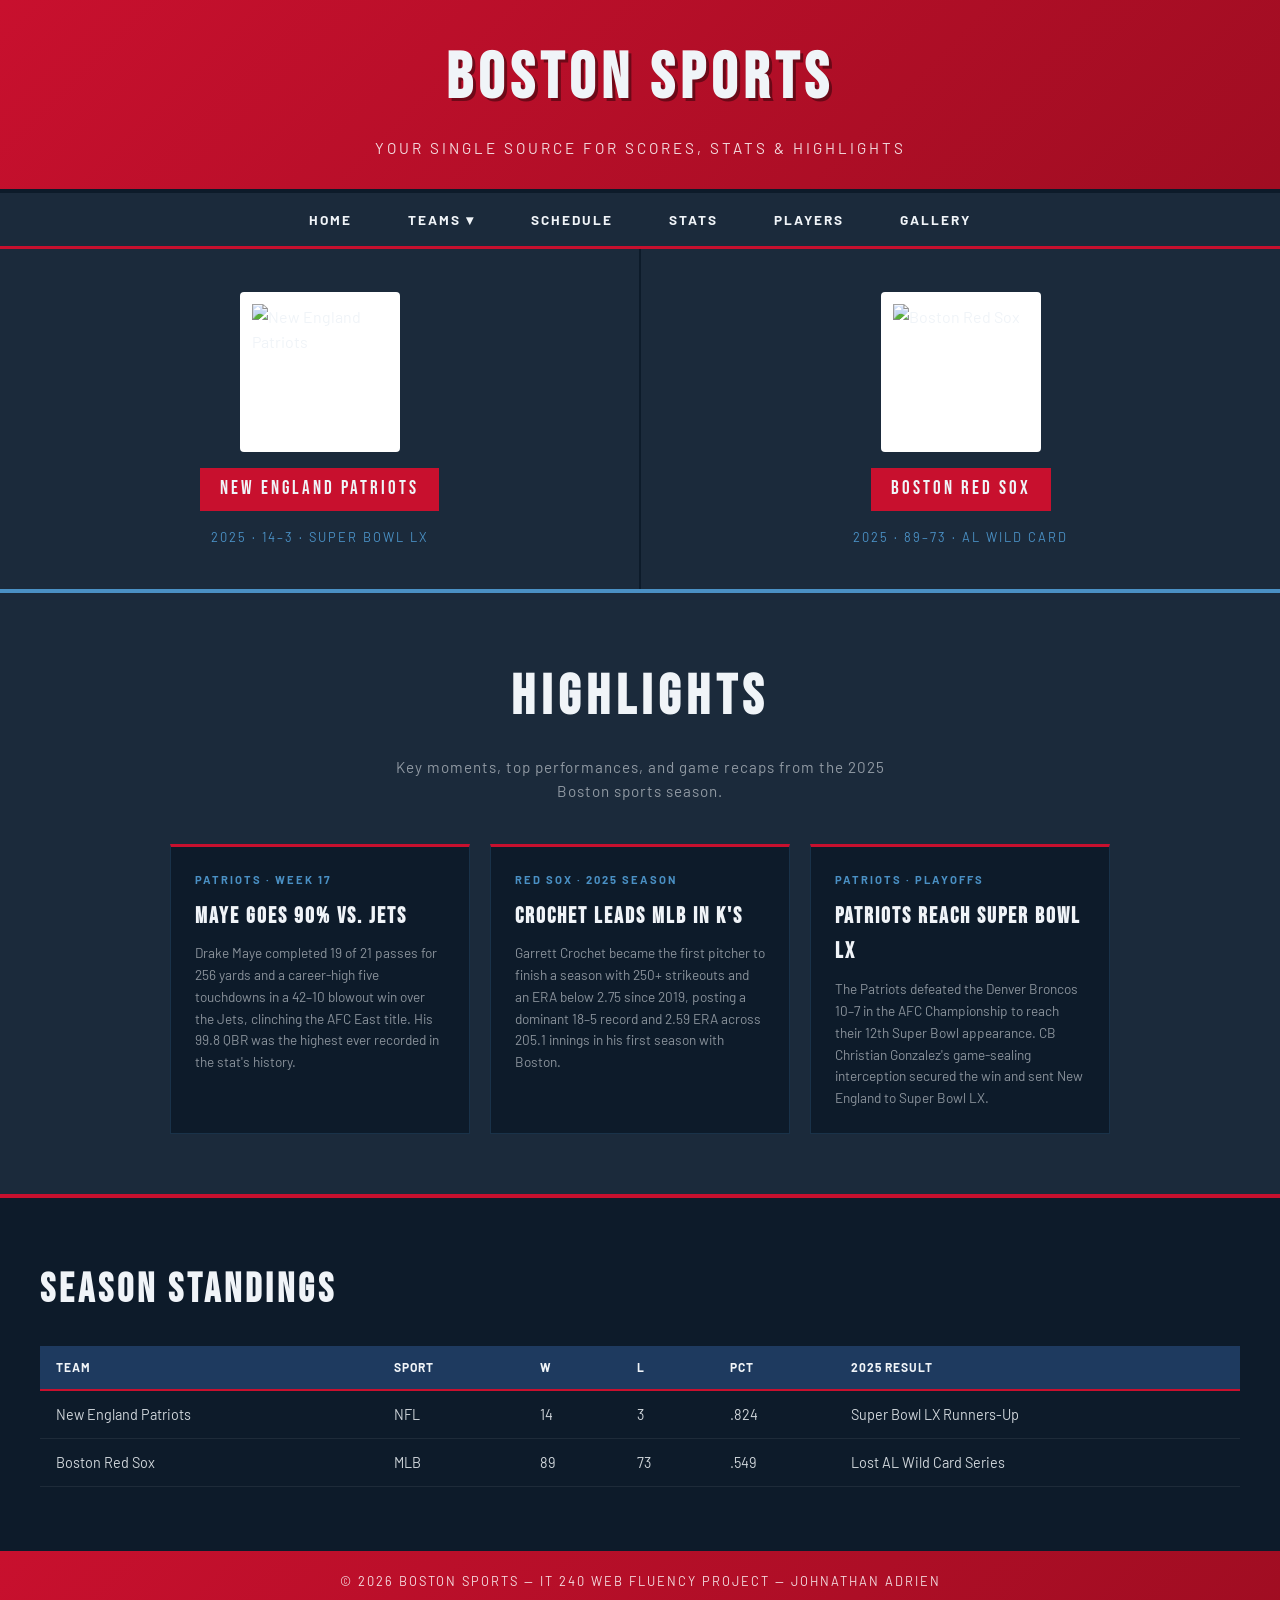
==== index.html @ c446c979 "Add files via upload" ====
<!DOCTYPE html>
<html lang="en">
<head>
  <meta charset="UTF-8" />
  <meta name="viewport" content="width=device-width, initial-scale=1.0"/>
  <title>Boston Sports</title>
  <link href="https://fonts.googleapis.com/css2?family=Bebas+Neue&family=Barlow:wght@400;600;700&display=swap" rel="stylesheet"/>
  <style>
    :root {
      --red:        #C8102E;
      --navy:       #0D1B2A;
      --navy-mid:   #1B2A3B;
      --navy-light: #1e3a5f;
      --white:      #F0F4F8;
      --accent:     #4A90C4;
    }
    *, *::before, *::after { box-sizing: border-box; margin: 0; padding: 0; }
    body { font-family: 'Barlow', sans-serif; background-color: var(--navy); color: var(--white); line-height: 1.6; }
    a { text-decoration: none; color: inherit; }

    header { background: linear-gradient(135deg, var(--red) 0%, #a00d22 100%); padding: 28px 40px; text-align: center; border-bottom: 4px solid var(--navy); }
    header h1 { font-family: 'Bebas Neue', sans-serif; font-size: 4rem; letter-spacing: 6px; color: var(--white); text-shadow: 3px 3px 0px rgba(0,0,0,0.4); }
    header p { font-size: 0.95rem; color: rgba(255,255,255,0.85); letter-spacing: 3px; text-transform: uppercase; margin-top: 6px; }

    nav { background-color: var(--navy-mid); border-bottom: 3px solid var(--red); position: sticky; top: 0; z-index: 100; }
    nav ul { display: flex; list-style: none; justify-content: center; }
    nav ul li { position: relative; }
    nav ul li a { display: block; padding: 16px 28px; font-weight: 700; font-size: 0.85rem; letter-spacing: 2px; text-transform: uppercase; color: var(--white); transition: background 0.2s; }
    nav ul li a:hover { background-color: var(--red); }
    nav ul li .dropdown { display: none; position: absolute; top: 100%; left: 0; background-color: var(--navy-light); border-top: 3px solid var(--red); min-width: 160px; z-index: 200; }
    nav ul li .dropdown li a { padding: 12px 20px; font-size: 0.8rem; border-bottom: 1px solid rgba(255,255,255,0.08); }
    nav ul li:hover .dropdown { display: block; }

    .hero { display: flex; height: 340px; overflow: hidden; }
    .hero-image { flex: 1; background-color: var(--navy-mid); display: flex; flex-direction: column; align-items: center; justify-content: center; gap: 16px; border-right: 2px solid var(--navy); position: relative; overflow: hidden; transition: background 0.3s; }
    .hero-image:hover { background-color: var(--navy-light); }
    .hero-image:last-child { border-right: none; }
    .hero-image-logo { width: 160px; height: 160px; background-color: #ffffff; border-radius: 4px; display: flex; align-items: center; justify-content: center; padding: 12px; }
    .hero-image-logo img { width: 100%; height: 100%; object-fit: contain; }
    .hero-image-label { background-color: var(--red); color: var(--white); font-family: 'Bebas Neue', sans-serif; font-size: 1.2rem; letter-spacing: 3px; padding: 6px 20px; }
    .hero-image .hero-record { font-size: 0.8rem; letter-spacing: 2px; text-transform: uppercase; color: var(--accent); }

    .highlights { background-color: var(--navy-mid); padding: 60px 40px; text-align: center; border-top: 4px solid var(--accent); }
    .highlights h2 { font-family: 'Bebas Neue', sans-serif; font-size: 3.5rem; letter-spacing: 6px; color: var(--white); margin-bottom: 12px; }
    .highlights > p { color: rgba(240,244,248,0.55); font-size: 0.95rem; letter-spacing: 1px; max-width: 500px; margin: 0 auto; }
    .highlights-grid { display: flex; gap: 20px; margin-top: 40px; flex-wrap: wrap; justify-content: center; }
    .highlight-card { background-color: var(--navy); border: 1px solid rgba(74,144,196,0.2); border-top: 3px solid var(--red); padding: 24px; flex: 1; min-width: 220px; max-width: 300px; text-align: left; }
    .highlight-card .tag { font-size: 0.7rem; letter-spacing: 2px; text-transform: uppercase; color: var(--accent); font-weight: 700; margin-bottom: 10px; }
    .highlight-card h3 { font-family: 'Bebas Neue', sans-serif; font-size: 1.4rem; letter-spacing: 2px; margin-bottom: 8px; color: var(--white); }
    .highlight-card p { font-size: 0.85rem; color: rgba(240,244,248,0.55); line-height: 1.6; }

    .stats-preview { padding: 60px 40px; background-color: var(--navy); border-top: 4px solid var(--red); }
    .stats-preview h2 { font-family: 'Bebas Neue', sans-serif; font-size: 2.5rem; letter-spacing: 4px; margin-bottom: 24px; color: var(--white); }
    .stats-table { width: 100%; border-collapse: collapse; font-size: 0.9rem; }
    .stats-table th { background-color: var(--navy-light); color: var(--white); padding: 12px 16px; text-align: left; font-weight: 700; letter-spacing: 1px; text-transform: uppercase; font-size: 0.75rem; border-bottom: 2px solid var(--red); }
    .stats-table td { padding: 12px 16px; border-bottom: 1px solid rgba(255,255,255,0.07); color: rgba(240,244,248,0.85); }
    .stats-table tr:hover td { background-color: var(--navy-mid); }

    footer { background: linear-gradient(135deg, var(--red) 0%, #a00d22 100%); text-align: center; padding: 20px 40px; font-size: 0.8rem; letter-spacing: 2px; text-transform: uppercase; color: rgba(255,255,255,0.85); border-top: 4px solid var(--navy); }

    @media (max-width: 768px) {
      header h1 { font-size: 2.5rem; }
      nav ul { flex-wrap: wrap; justify-content: flex-start; }
      nav ul li a { padding: 12px 16px; font-size: 0.75rem; }
      .hero { flex-direction: column; height: auto; }
      .hero-image { height: 180px; border-right: none; border-bottom: 2px solid var(--navy); }
      .highlights, .stats-preview { padding: 40px 20px; }
      .highlights h2 { font-size: 2.5rem; }
      .stats-table { font-size: 0.8rem; }
      .stats-table th, .stats-table td { padding: 10px; }
    }
  </style>
</head>
<body>

  <header>
    <h1>Boston Sports</h1>
    <p>Your single source for scores, stats &amp; highlights</p>
  </header>

  <nav>
    <ul>
      <li><a href="index.html">Home</a></li>
      <li>
        <a href="teams.html">Teams ▾</a>
        <ul class="dropdown">
          <li><a href="teams.html">Football</a></li>
          <li><a href="teams.html">Baseball</a></li>
        </ul>
      </li>
      <li><a href="schedule.html">Schedule</a></li>
      <li><a href="stats.html">Stats</a></li>
      <li><a href="players.html">Players</a></li>
      <li><a href="gallery.html">Gallery</a></li>
    </ul>
  </nav>

  <section class="hero">
    <div class="hero-image">
      <div class="hero-image-logo"><img src="images/New_England_Patriots_Logo.png" alt="New England Patriots"></div>
      <span class="hero-image-label">New England Patriots</span>
      <span class="hero-record">2025 · 14–3 · Super Bowl LX</span>
    </div>
    <div class="hero-image">
      <div class="hero-image-logo"><img src="images/Boston_Red_Sox_Logo.png" alt="Boston Red Sox"></div>
      <span class="hero-image-label">Boston Red Sox</span>
      <span class="hero-record">2025 · 89–73 · AL Wild Card</span>
    </div>
  </section>

  <section class="highlights">
    <h2>Highlights</h2>
    <p>Key moments, top performances, and game recaps from the 2025 Boston sports season.</p>
    <div class="highlights-grid">
      <div class="highlight-card">
        <div class="tag">Patriots · Week 17</div>
        <h3>Maye Goes 90% vs. Jets</h3>
        <p>Drake Maye completed 19 of 21 passes for 256 yards and a career-high five touchdowns in a 42–10 blowout win over the Jets, clinching the AFC East title. His 99.8 QBR was the highest ever recorded in the stat's history.</p>
      </div>
      <div class="highlight-card">
        <div class="tag">Red Sox · 2025 Season</div>
        <h3>Crochet Leads MLB in K's</h3>
        <p>Garrett Crochet became the first pitcher to finish a season with 250+ strikeouts and an ERA below 2.75 since 2019, posting a dominant 18–5 record and 2.59 ERA across 205.1 innings in his first season with Boston.</p>
      </div>
      <div class="highlight-card">
        <div class="tag">Patriots · Playoffs</div>
        <h3>Patriots Reach Super Bowl LX</h3>
        <p>The Patriots defeated the Denver Broncos 10–7 in the AFC Championship to reach their 12th Super Bowl appearance. CB Christian Gonzalez's game-sealing interception secured the win and sent New England to Super Bowl LX.</p>
      </div>
    </div>
  </section>

  <section class="stats-preview">
    <h2>Season Standings</h2>
    <table class="stats-table">
      <thead><tr><th>Team</th><th>Sport</th><th>W</th><th>L</th><th>Pct</th><th>2025 Result</th></tr></thead>
      <tbody>
        <tr><td>New England Patriots</td><td>NFL</td><td>14</td><td>3</td><td>.824</td><td>Super Bowl LX Runners-Up</td></tr>
        <tr><td>Boston Red Sox</td><td>MLB</td><td>89</td><td>73</td><td>.549</td><td>Lost AL Wild Card Series</td></tr>
      </tbody>
    </table>
  </section>

  <footer>
    <p>&copy; 2026 Boston Sports &mdash; IT 240 Web Fluency Project &mdash; Johnathan Adrien</p>
  </footer>

</body>
</html>
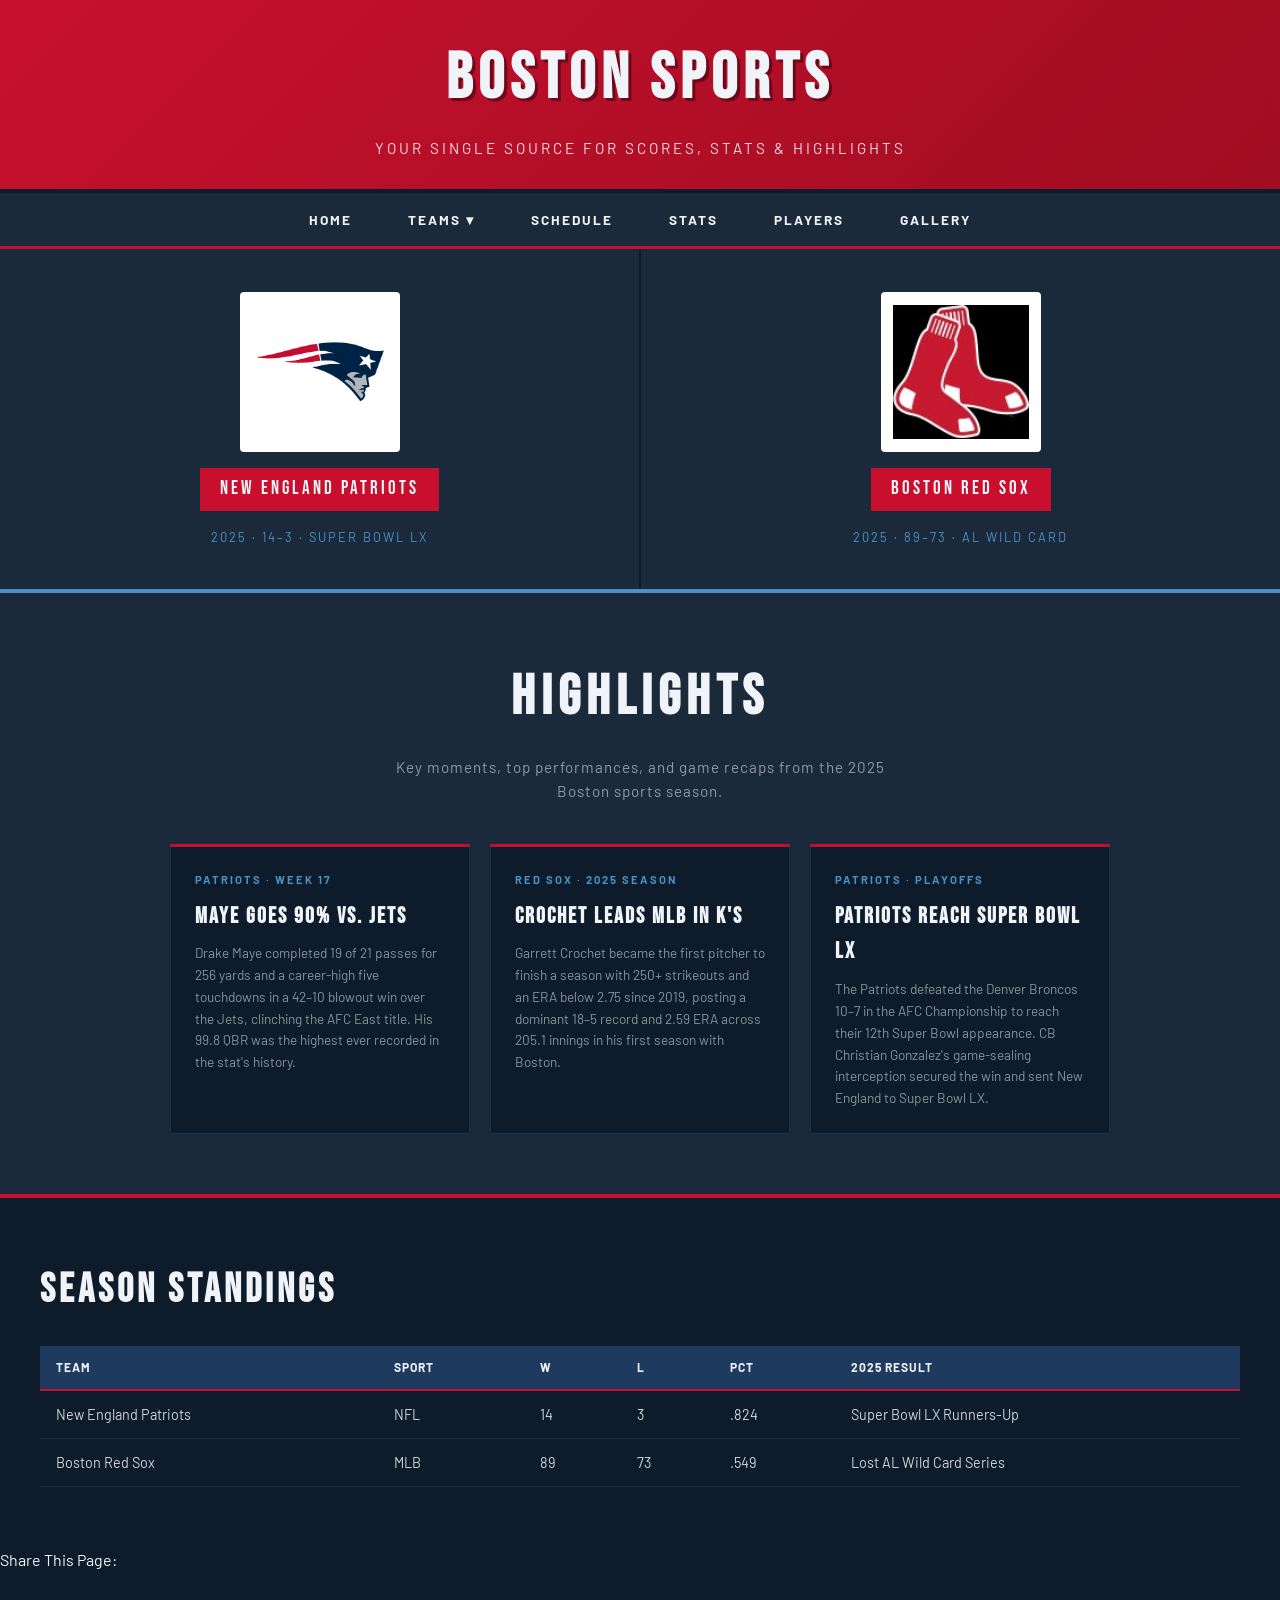
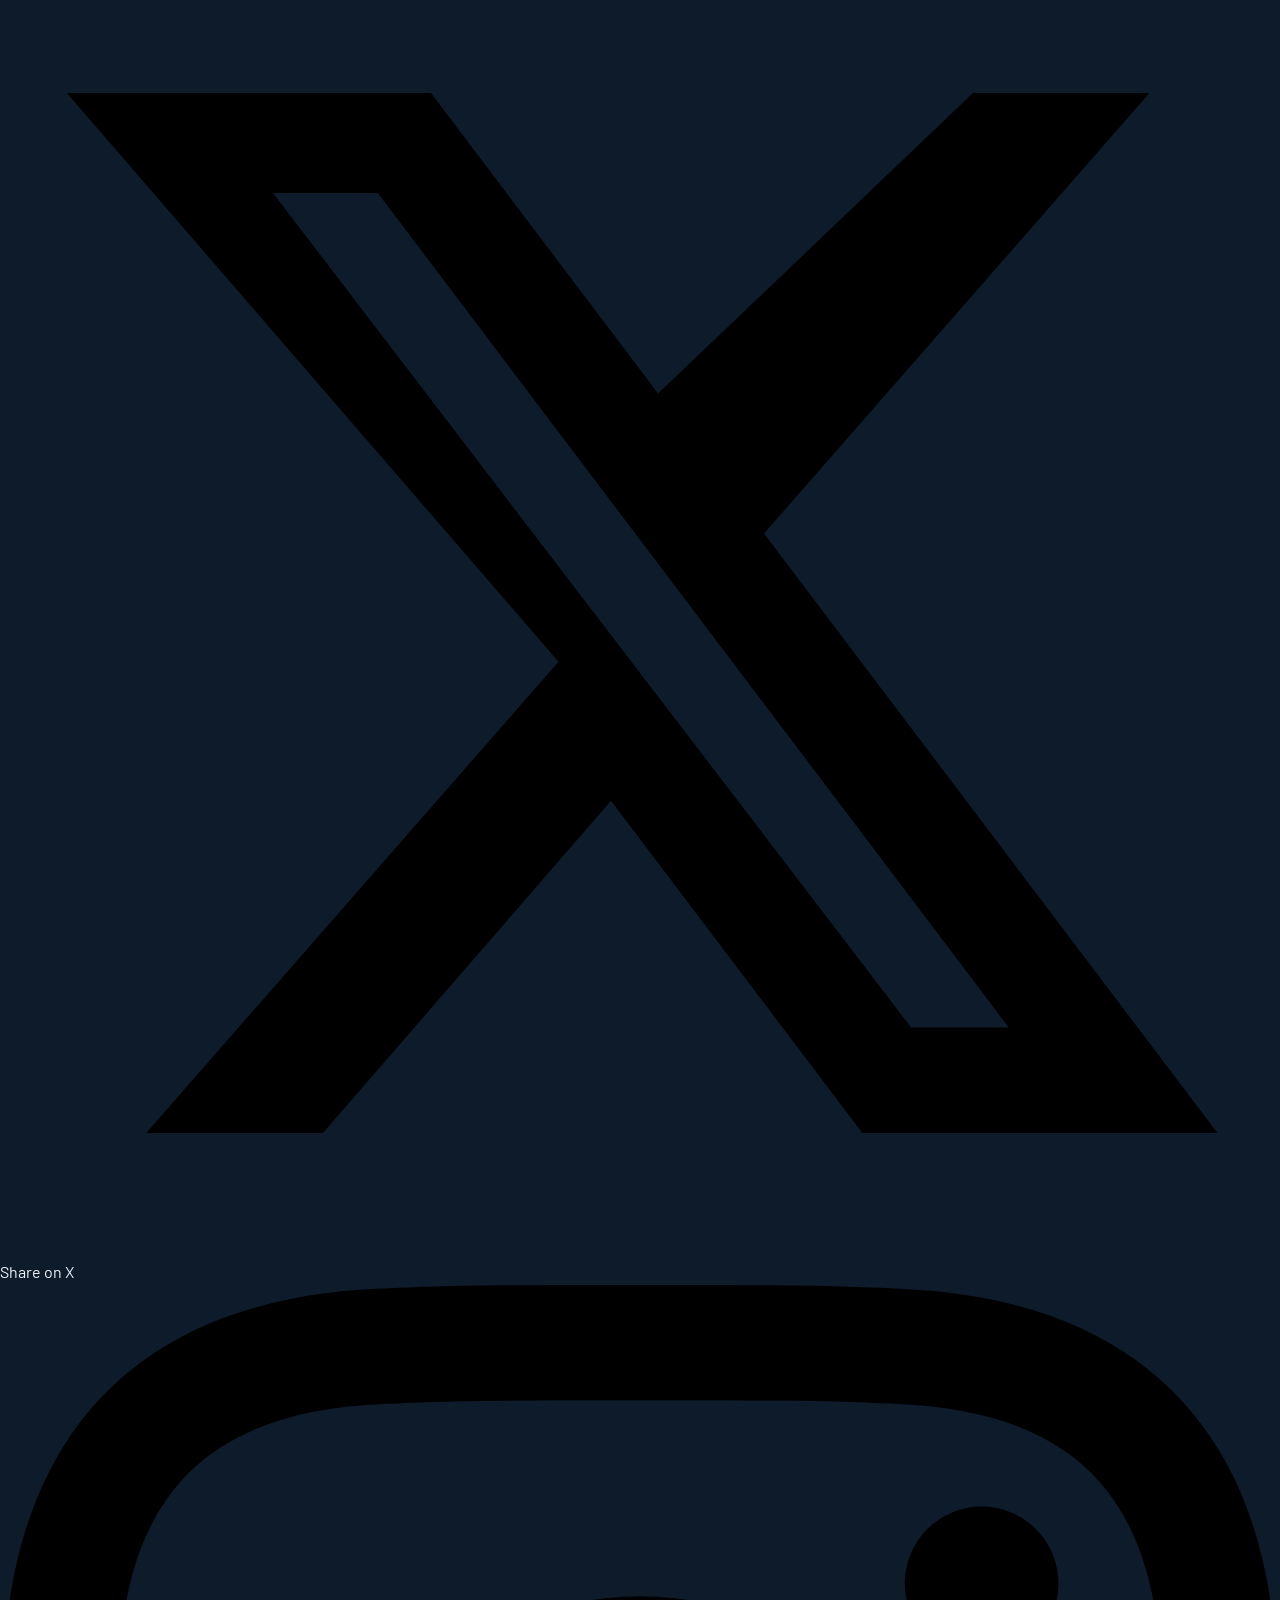
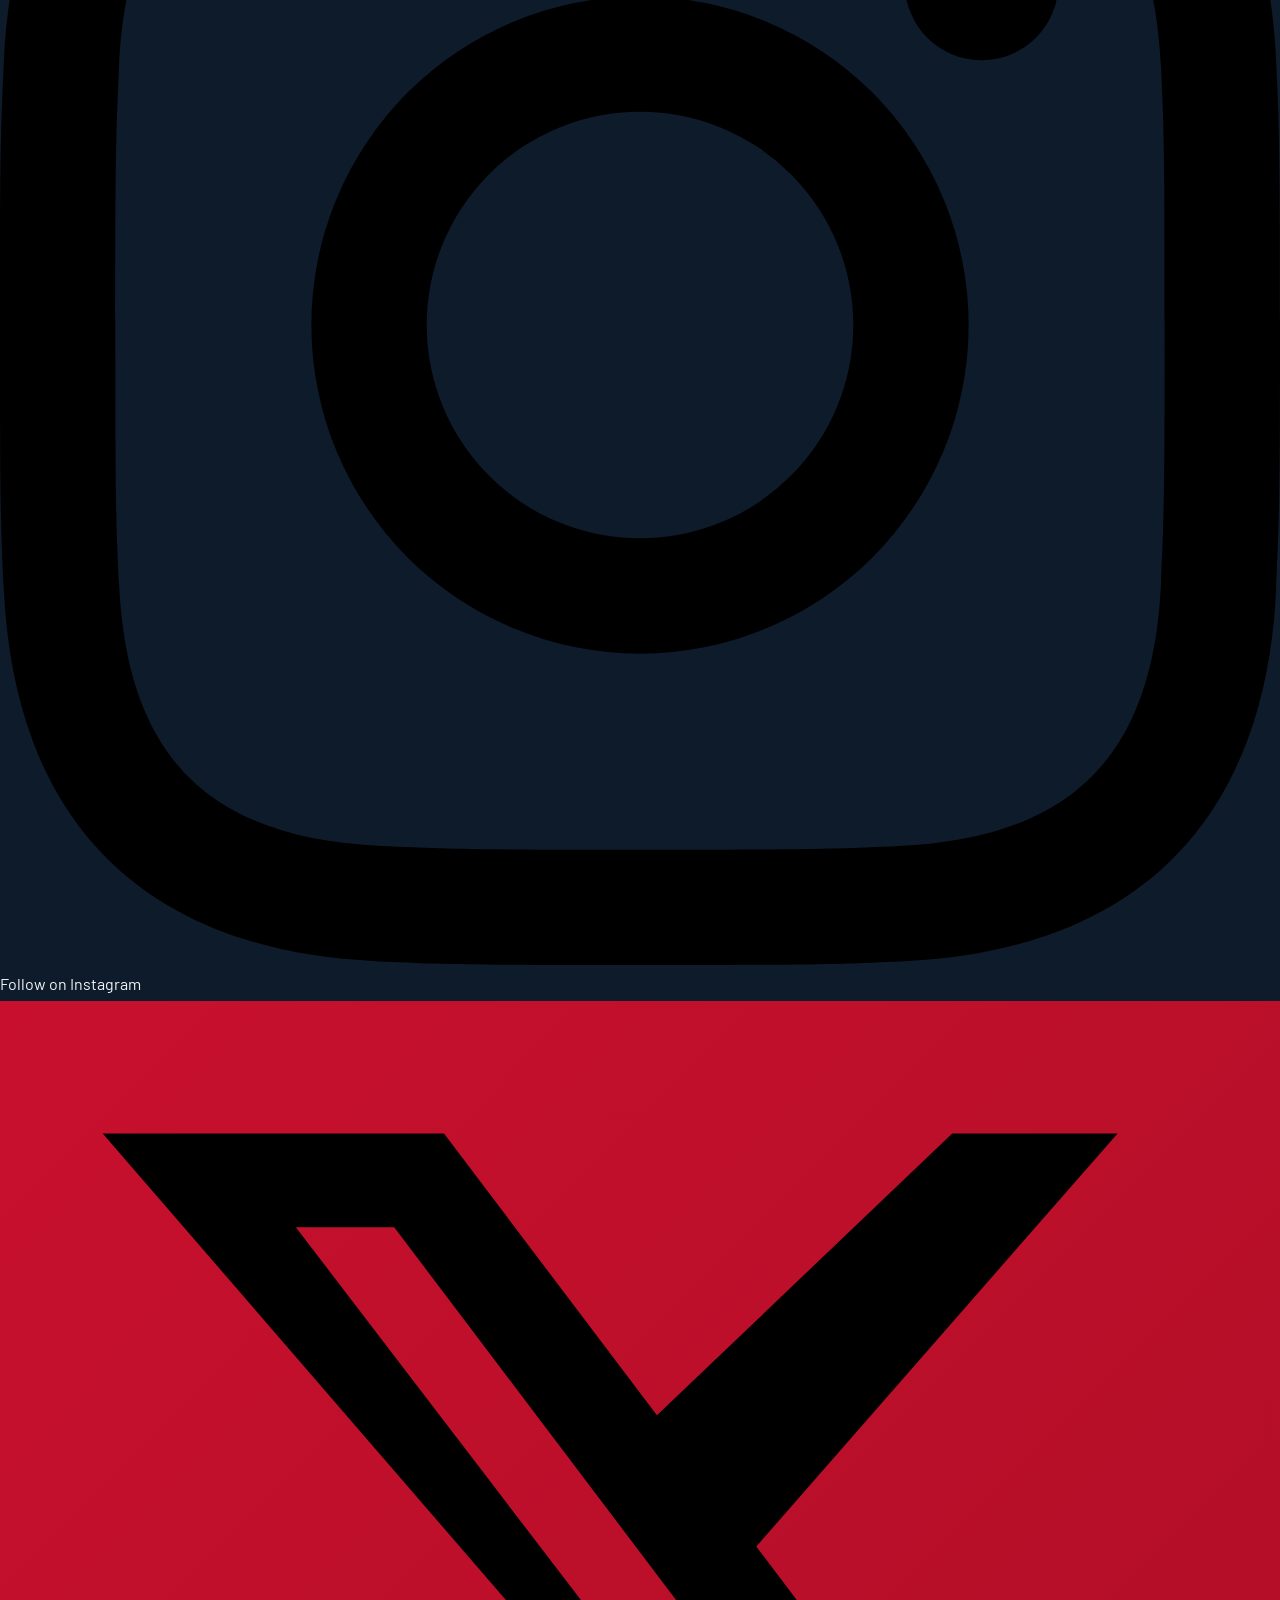
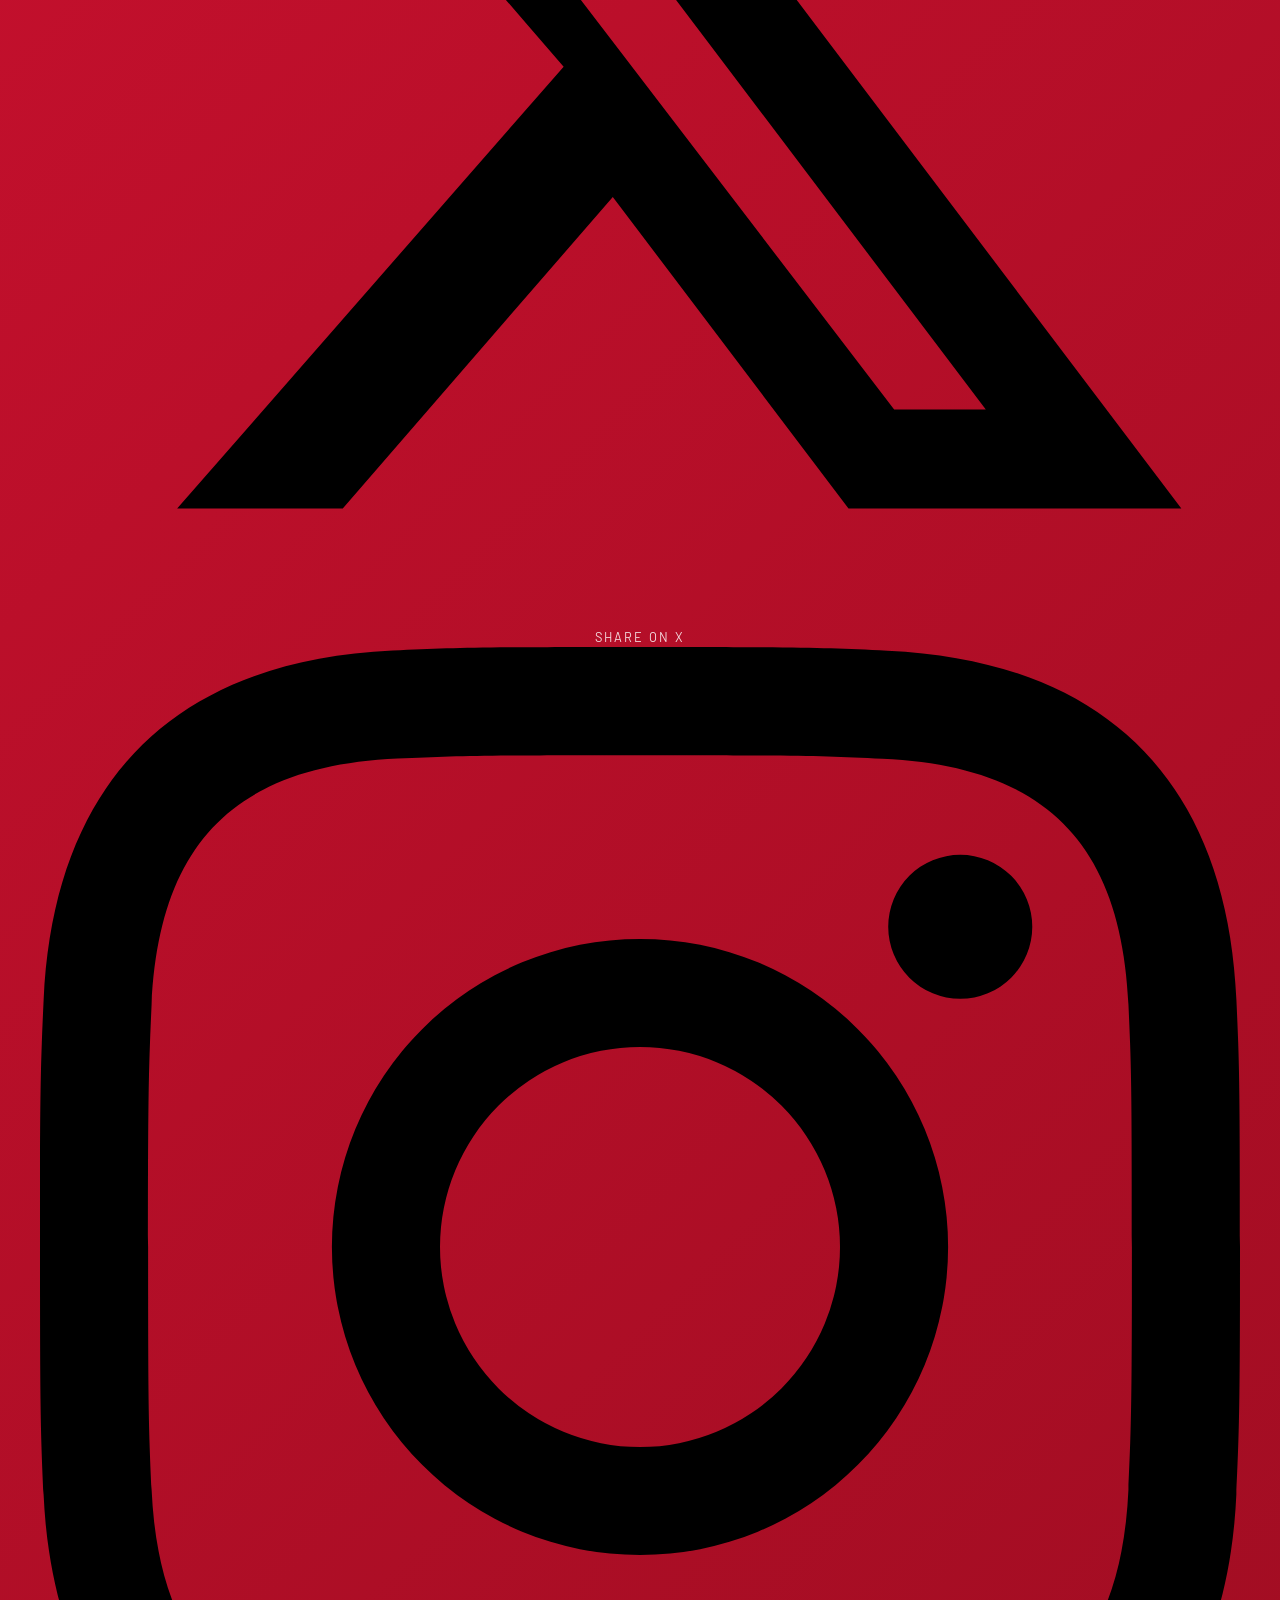
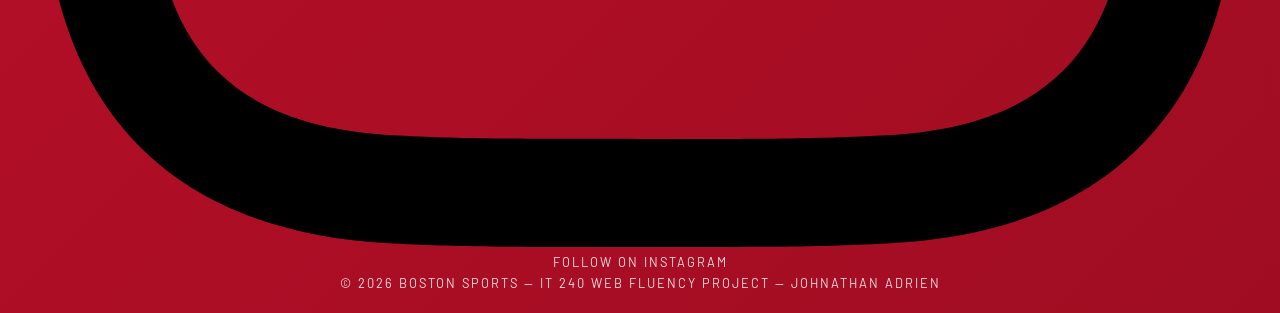
==== commit e7dcd124: "Add files via upload" ====
--- a/index.html
+++ b/index.html
@@ -141,7 +141,30 @@
     </table>
   </section>
 
+  <!-- ── SHARE BAR ── -->
+  <div class="share-bar">
+    <span>Share This Page:</span>
+    <a class="share-x" href="https://twitter.com/intent/tweet?text=Check+out+Boston+Sports!&url=https://mr2tymes.github.io/boston-sports/" target="_blank" rel="noopener">
+      <svg viewBox="0 0 24 24"><path d="M18.244 2.25h3.308l-7.227 8.26 8.502 11.24H16.17l-4.714-6.231-5.401 6.231H2.743l7.73-8.835L1.254 2.25H8.08l4.259 5.636 5.905-5.636Zm-1.161 17.52h1.833L7.084 4.126H5.117z"/></svg>
+      Share on X
+    </a>
+    <a class="share-ig" href="https://www.instagram.com/redsox/" target="_blank" rel="noopener">
+      <svg viewBox="0 0 24 24"><path d="M12 2.163c3.204 0 3.584.012 4.85.07 3.252.148 4.771 1.691 4.919 4.919.058 1.265.069 1.645.069 4.849 0 3.205-.012 3.584-.069 4.849-.149 3.225-1.664 4.771-4.919 4.919-1.266.058-1.644.07-4.85.07-3.204 0-3.584-.012-4.849-.07-3.26-.149-4.771-1.699-4.919-4.92-.058-1.265-.07-1.644-.07-4.849 0-3.204.013-3.583.07-4.849.149-3.227 1.664-4.771 4.919-4.919 1.266-.057 1.645-.069 4.849-.069zM12 0C8.741 0 8.333.014 7.053.072 2.695.272.273 2.69.073 7.052.014 8.333 0 8.741 0 12c0 3.259.014 3.668.072 4.948.2 4.358 2.618 6.78 6.98 6.98C8.333 23.986 8.741 24 12 24c3.259 0 3.668-.014 4.948-.072 4.354-.2 6.782-2.618 6.979-6.98.059-1.28.073-1.689.073-4.948 0-3.259-.014-3.667-.072-4.947-.196-4.354-2.617-6.78-6.979-6.98C15.668.014 15.259 0 12 0zm0 5.838a6.162 6.162 0 100 12.324 6.162 6.162 0 000-12.324zM12 16a4 4 0 110-8 4 4 0 010 8zm6.406-11.845a1.44 1.44 0 100 2.881 1.44 1.44 0 000-2.881z"/></svg>
+      Follow on Instagram
+    </a>
+  </div>
+
   <footer>
+    <div class="footer-social">
+      <a href="https://twitter.com/intent/tweet?text=Check+out+Boston+Sports!&url=https://mr2tymes.github.io/boston-sports/" target="_blank" rel="noopener">
+        <svg viewBox="0 0 24 24"><path d="M18.244 2.25h3.308l-7.227 8.26 8.502 11.24H16.17l-4.714-6.231-5.401 6.231H2.743l7.73-8.835L1.254 2.25H8.08l4.259 5.636 5.905-5.636Zm-1.161 17.52h1.833L7.084 4.126H5.117z"/></svg>
+        Share on X
+      </a>
+      <a href="https://www.instagram.com/redsox/" target="_blank" rel="noopener">
+        <svg viewBox="0 0 24 24"><path d="M12 2.163c3.204 0 3.584.012 4.85.07 3.252.148 4.771 1.691 4.919 4.919.058 1.265.069 1.645.069 4.849 0 3.205-.012 3.584-.069 4.849-.149 3.225-1.664 4.771-4.919 4.919-1.266.058-1.644.07-4.85.07-3.204 0-3.584-.012-4.849-.07-3.26-.149-4.771-1.699-4.919-4.92-.058-1.265-.07-1.644-.07-4.849 0-3.204.013-3.583.07-4.849.149-3.227 1.664-4.771 4.919-4.919 1.266-.057 1.645-.069 4.849-.069zM12 0C8.741 0 8.333.014 7.053.072 2.695.272.273 2.69.073 7.052.014 8.333 0 8.741 0 12c0 3.259.014 3.668.072 4.948.2 4.358 2.618 6.78 6.98 6.98C8.333 23.986 8.741 24 12 24c3.259 0 3.668-.014 4.948-.072 4.354-.2 6.782-2.618 6.979-6.98.059-1.28.073-1.689.073-4.948 0-3.259-.014-3.667-.072-4.947-.196-4.354-2.617-6.78-6.979-6.98C15.668.014 15.259 0 12 0zm0 5.838a6.162 6.162 0 100 12.324 6.162 6.162 0 000-12.324zM12 16a4 4 0 110-8 4 4 0 010 8zm6.406-11.845a1.44 1.44 0 100 2.881 1.44 1.44 0 000-2.881z"/></svg>
+        Follow on Instagram
+      </a>
+    </div>
     <p>&copy; 2026 Boston Sports &mdash; IT 240 Web Fluency Project &mdash; Johnathan Adrien</p>
   </footer>
 
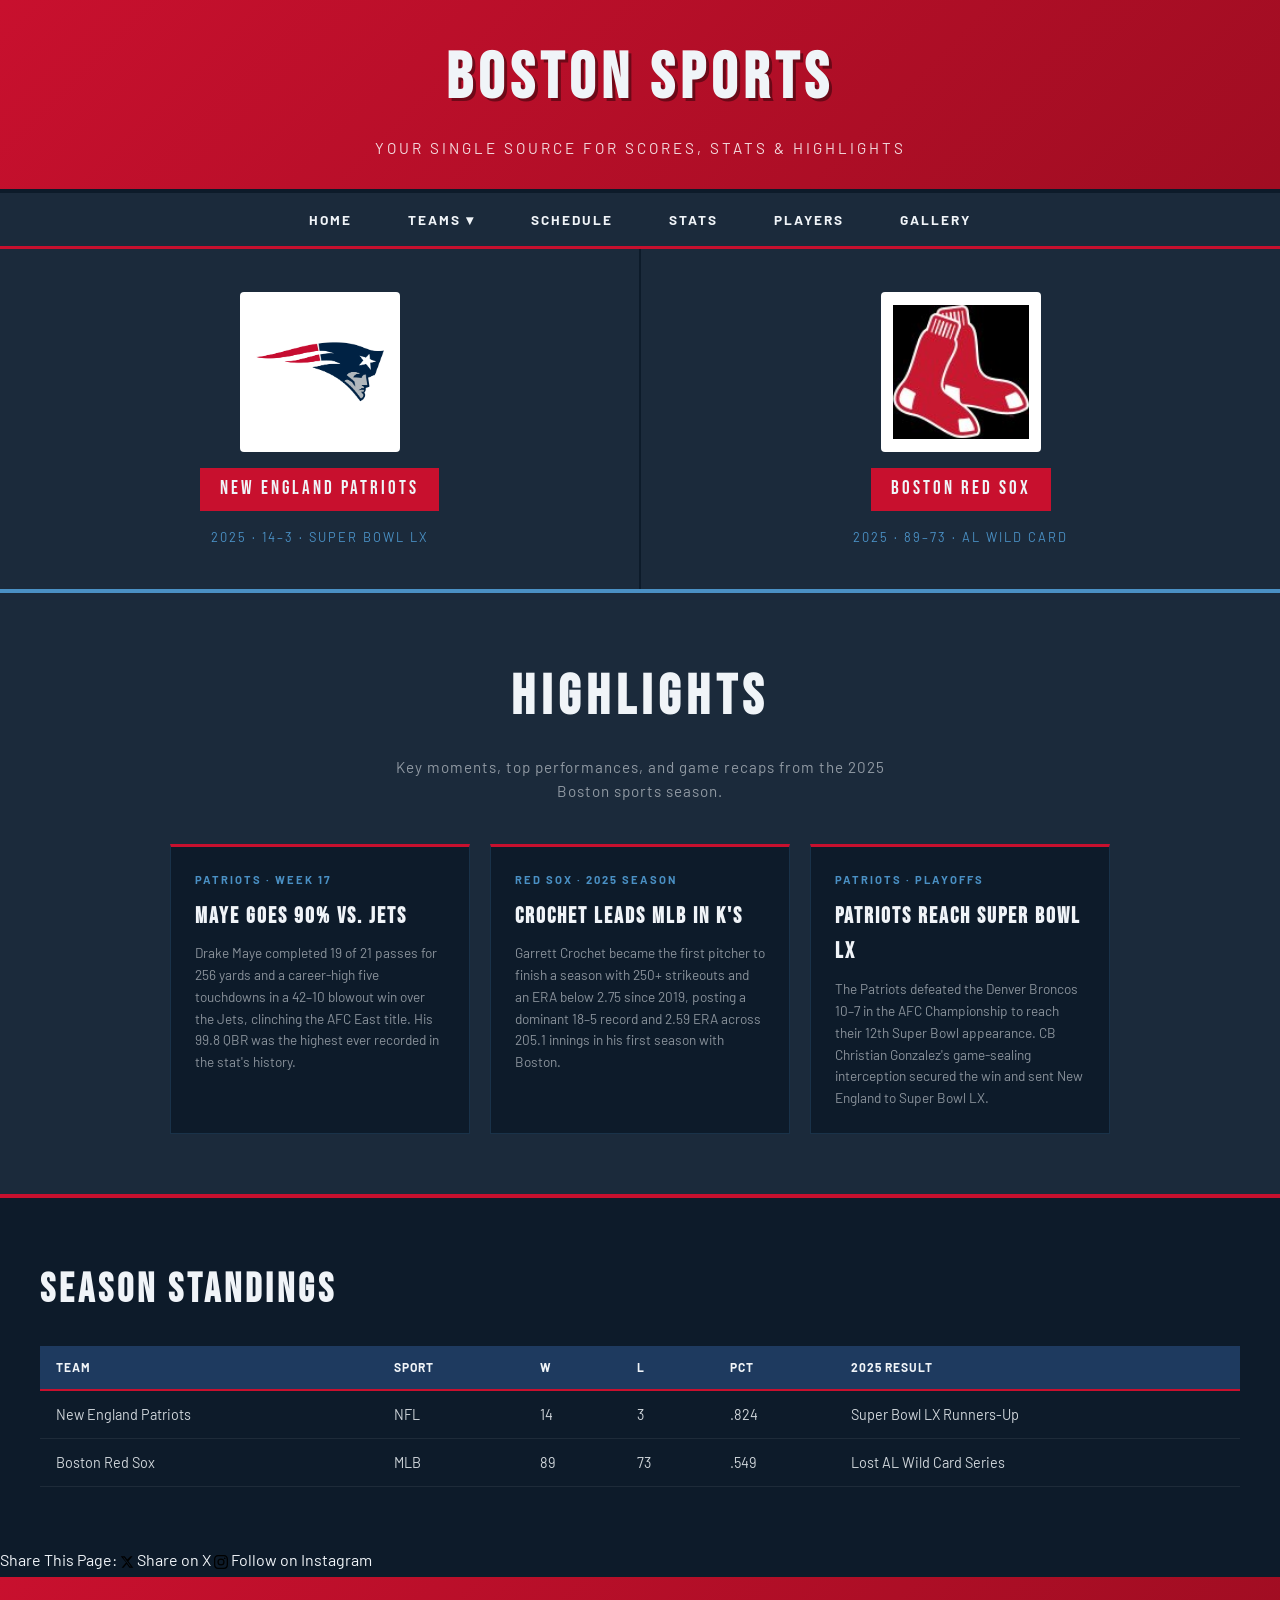
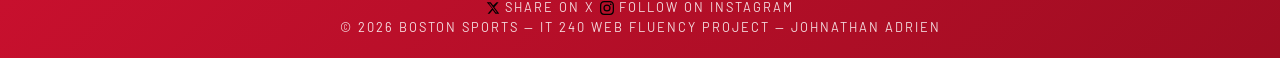
==== commit dc9ab152: "Add files via upload" ====
--- a/index.html
+++ b/index.html
@@ -145,11 +145,11 @@
   <div class="share-bar">
     <span>Share This Page:</span>
     <a class="share-x" href="https://twitter.com/intent/tweet?text=Check+out+Boston+Sports!&url=https://mr2tymes.github.io/boston-sports/" target="_blank" rel="noopener">
-      <svg viewBox="0 0 24 24"><path d="M18.244 2.25h3.308l-7.227 8.26 8.502 11.24H16.17l-4.714-6.231-5.401 6.231H2.743l7.73-8.835L1.254 2.25H8.08l4.259 5.636 5.905-5.636Zm-1.161 17.52h1.833L7.084 4.126H5.117z"/></svg>
+      <svg viewBox="0 0 24 24" width="14" height="14" style="display:inline-block;vertical-align:middle;"><path d="M18.244 2.25h3.308l-7.227 8.26 8.502 11.24H16.17l-4.714-6.231-5.401 6.231H2.743l7.73-8.835L1.254 2.25H8.08l4.259 5.636 5.905-5.636Zm-1.161 17.52h1.833L7.084 4.126H5.117z"/></svg>
       Share on X
     </a>
     <a class="share-ig" href="https://www.instagram.com/redsox/" target="_blank" rel="noopener">
-      <svg viewBox="0 0 24 24"><path d="M12 2.163c3.204 0 3.584.012 4.85.07 3.252.148 4.771 1.691 4.919 4.919.058 1.265.069 1.645.069 4.849 0 3.205-.012 3.584-.069 4.849-.149 3.225-1.664 4.771-4.919 4.919-1.266.058-1.644.07-4.85.07-3.204 0-3.584-.012-4.849-.07-3.26-.149-4.771-1.699-4.919-4.92-.058-1.265-.07-1.644-.07-4.849 0-3.204.013-3.583.07-4.849.149-3.227 1.664-4.771 4.919-4.919 1.266-.057 1.645-.069 4.849-.069zM12 0C8.741 0 8.333.014 7.053.072 2.695.272.273 2.69.073 7.052.014 8.333 0 8.741 0 12c0 3.259.014 3.668.072 4.948.2 4.358 2.618 6.78 6.98 6.98C8.333 23.986 8.741 24 12 24c3.259 0 3.668-.014 4.948-.072 4.354-.2 6.782-2.618 6.979-6.98.059-1.28.073-1.689.073-4.948 0-3.259-.014-3.667-.072-4.947-.196-4.354-2.617-6.78-6.979-6.98C15.668.014 15.259 0 12 0zm0 5.838a6.162 6.162 0 100 12.324 6.162 6.162 0 000-12.324zM12 16a4 4 0 110-8 4 4 0 010 8zm6.406-11.845a1.44 1.44 0 100 2.881 1.44 1.44 0 000-2.881z"/></svg>
+      <svg viewBox="0 0 24 24" width="14" height="14" style="display:inline-block;vertical-align:middle;"><path d="M12 2.163c3.204 0 3.584.012 4.85.07 3.252.148 4.771 1.691 4.919 4.919.058 1.265.069 1.645.069 4.849 0 3.205-.012 3.584-.069 4.849-.149 3.225-1.664 4.771-4.919 4.919-1.266.058-1.644.07-4.85.07-3.204 0-3.584-.012-4.849-.07-3.26-.149-4.771-1.699-4.919-4.92-.058-1.265-.07-1.644-.07-4.849 0-3.204.013-3.583.07-4.849.149-3.227 1.664-4.771 4.919-4.919 1.266-.057 1.645-.069 4.849-.069zM12 0C8.741 0 8.333.014 7.053.072 2.695.272.273 2.69.073 7.052.014 8.333 0 8.741 0 12c0 3.259.014 3.668.072 4.948.2 4.358 2.618 6.78 6.98 6.98C8.333 23.986 8.741 24 12 24c3.259 0 3.668-.014 4.948-.072 4.354-.2 6.782-2.618 6.979-6.98.059-1.28.073-1.689.073-4.948 0-3.259-.014-3.667-.072-4.947-.196-4.354-2.617-6.78-6.979-6.98C15.668.014 15.259 0 12 0zm0 5.838a6.162 6.162 0 100 12.324 6.162 6.162 0 000-12.324zM12 16a4 4 0 110-8 4 4 0 010 8zm6.406-11.845a1.44 1.44 0 100 2.881 1.44 1.44 0 000-2.881z"/></svg>
       Follow on Instagram
     </a>
   </div>
@@ -157,11 +157,11 @@
   <footer>
     <div class="footer-social">
       <a href="https://twitter.com/intent/tweet?text=Check+out+Boston+Sports!&url=https://mr2tymes.github.io/boston-sports/" target="_blank" rel="noopener">
-        <svg viewBox="0 0 24 24"><path d="M18.244 2.25h3.308l-7.227 8.26 8.502 11.24H16.17l-4.714-6.231-5.401 6.231H2.743l7.73-8.835L1.254 2.25H8.08l4.259 5.636 5.905-5.636Zm-1.161 17.52h1.833L7.084 4.126H5.117z"/></svg>
+        <svg viewBox="0 0 24 24" width="14" height="14" style="display:inline-block;vertical-align:middle;"><path d="M18.244 2.25h3.308l-7.227 8.26 8.502 11.24H16.17l-4.714-6.231-5.401 6.231H2.743l7.73-8.835L1.254 2.25H8.08l4.259 5.636 5.905-5.636Zm-1.161 17.52h1.833L7.084 4.126H5.117z"/></svg>
         Share on X
       </a>
       <a href="https://www.instagram.com/redsox/" target="_blank" rel="noopener">
-        <svg viewBox="0 0 24 24"><path d="M12 2.163c3.204 0 3.584.012 4.85.07 3.252.148 4.771 1.691 4.919 4.919.058 1.265.069 1.645.069 4.849 0 3.205-.012 3.584-.069 4.849-.149 3.225-1.664 4.771-4.919 4.919-1.266.058-1.644.07-4.85.07-3.204 0-3.584-.012-4.849-.07-3.26-.149-4.771-1.699-4.919-4.92-.058-1.265-.07-1.644-.07-4.849 0-3.204.013-3.583.07-4.849.149-3.227 1.664-4.771 4.919-4.919 1.266-.057 1.645-.069 4.849-.069zM12 0C8.741 0 8.333.014 7.053.072 2.695.272.273 2.69.073 7.052.014 8.333 0 8.741 0 12c0 3.259.014 3.668.072 4.948.2 4.358 2.618 6.78 6.98 6.98C8.333 23.986 8.741 24 12 24c3.259 0 3.668-.014 4.948-.072 4.354-.2 6.782-2.618 6.979-6.98.059-1.28.073-1.689.073-4.948 0-3.259-.014-3.667-.072-4.947-.196-4.354-2.617-6.78-6.979-6.98C15.668.014 15.259 0 12 0zm0 5.838a6.162 6.162 0 100 12.324 6.162 6.162 0 000-12.324zM12 16a4 4 0 110-8 4 4 0 010 8zm6.406-11.845a1.44 1.44 0 100 2.881 1.44 1.44 0 000-2.881z"/></svg>
+        <svg viewBox="0 0 24 24" width="14" height="14" style="display:inline-block;vertical-align:middle;"><path d="M12 2.163c3.204 0 3.584.012 4.85.07 3.252.148 4.771 1.691 4.919 4.919.058 1.265.069 1.645.069 4.849 0 3.205-.012 3.584-.069 4.849-.149 3.225-1.664 4.771-4.919 4.919-1.266.058-1.644.07-4.85.07-3.204 0-3.584-.012-4.849-.07-3.26-.149-4.771-1.699-4.919-4.92-.058-1.265-.07-1.644-.07-4.849 0-3.204.013-3.583.07-4.849.149-3.227 1.664-4.771 4.919-4.919 1.266-.057 1.645-.069 4.849-.069zM12 0C8.741 0 8.333.014 7.053.072 2.695.272.273 2.69.073 7.052.014 8.333 0 8.741 0 12c0 3.259.014 3.668.072 4.948.2 4.358 2.618 6.78 6.98 6.98C8.333 23.986 8.741 24 12 24c3.259 0 3.668-.014 4.948-.072 4.354-.2 6.782-2.618 6.979-6.98.059-1.28.073-1.689.073-4.948 0-3.259-.014-3.667-.072-4.947-.196-4.354-2.617-6.78-6.979-6.98C15.668.014 15.259 0 12 0zm0 5.838a6.162 6.162 0 100 12.324 6.162 6.162 0 000-12.324zM12 16a4 4 0 110-8 4 4 0 010 8zm6.406-11.845a1.44 1.44 0 100 2.881 1.44 1.44 0 000-2.881z"/></svg>
         Follow on Instagram
       </a>
     </div>
